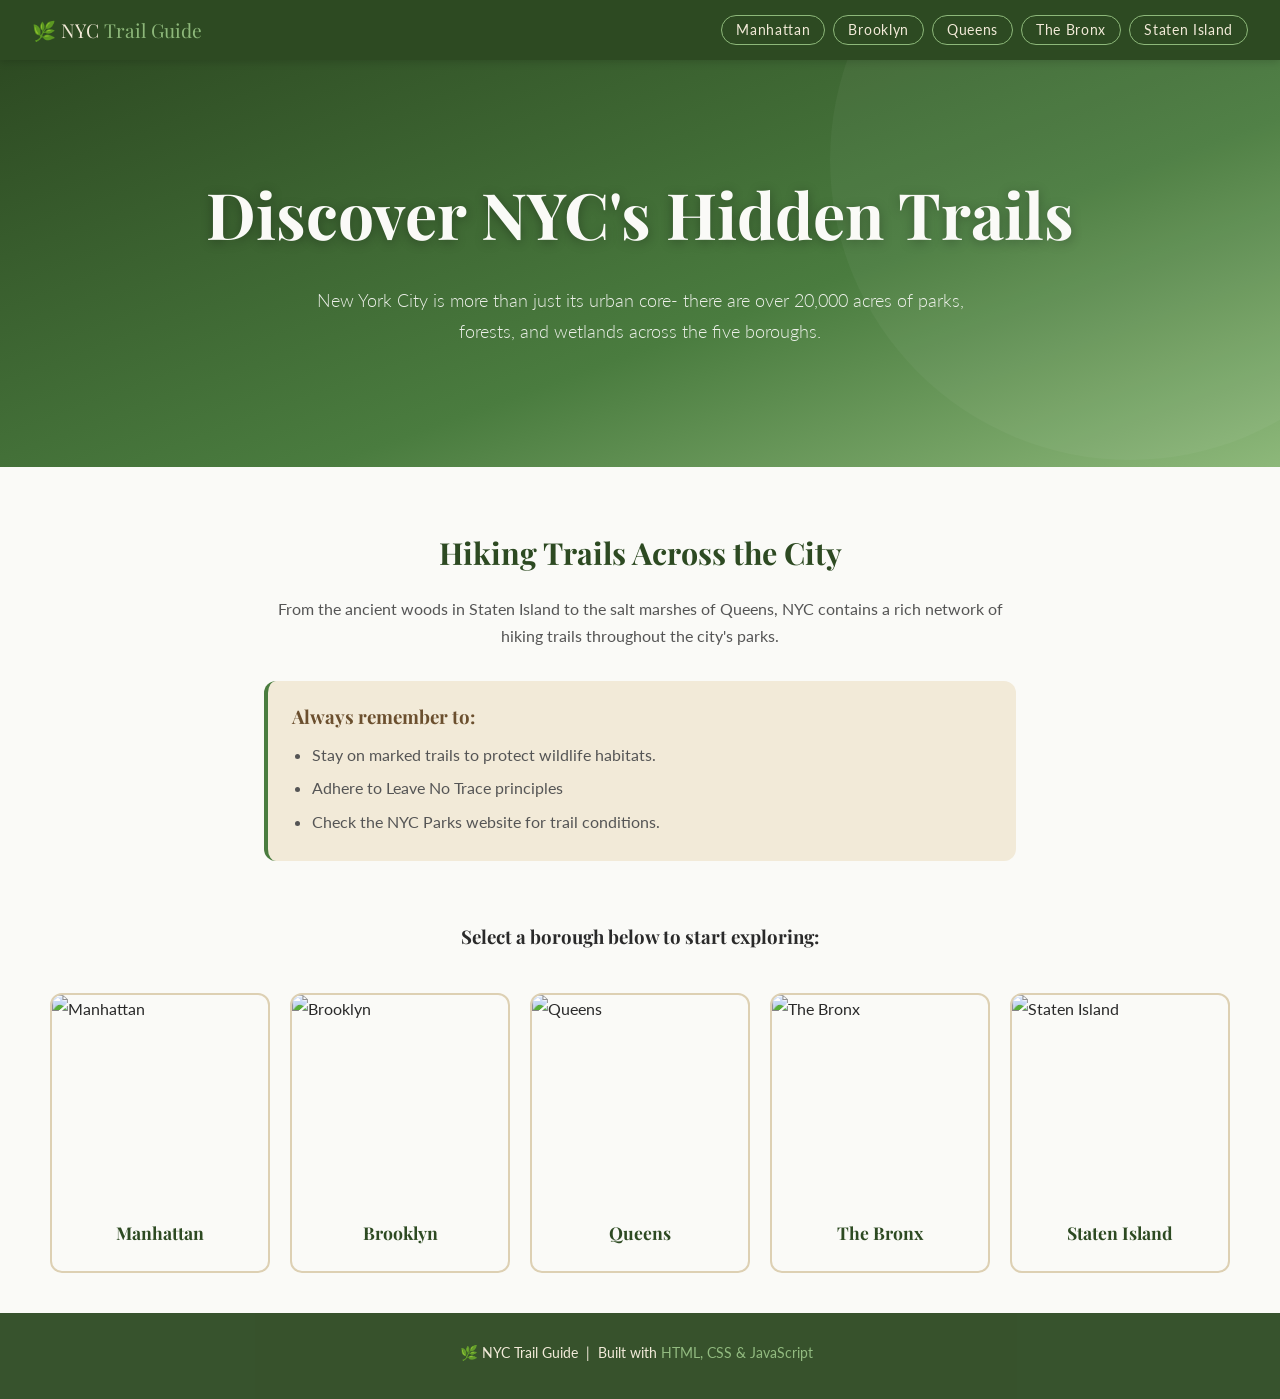
==== index.html @ cb665ec5 "committing 3 files to main, website is working" ====
<!DOCTYPE html>
<html lang="en">

<head>
    <meta charset="UTF-8" />
    <meta name="viewport" content="width=device-width, initial-scale=1.0" />
    <title>NYC Trail Guide</title>

    <!-- Google Fonts: Playfair Display for headings, Lato for body -->
    <link
        href="https://fonts.googleapis.com/css2?family=Playfair+Display:ital,wght@0,700;1,400&family=Lato:wght@300;400;700&display=swap"
        rel="stylesheet" />

    <!-- Link to our external CSS file -->
    <link rel="stylesheet" href="styles.css" />
</head>




<body>

    <!-- =============================================
       NAVIGATION BAR
       ============================================= -->
    <nav>
        <div class="nav-logo" onclick="showPage('home')">🌿 NYC <span>Trail Guide</span></div>
        <div class="nav-links">
            <!-- Each button calls showPage() with the borough ID -->
            <button class="nav-btn" onclick="showPage('manhattan')">Manhattan</button>
            <button class="nav-btn" onclick="showPage('brooklyn')">Brooklyn</button>
            <button class="nav-btn" onclick="showPage('queens')">Queens</button>
            <button class="nav-btn" onclick="showPage('bronx')">The Bronx</button>
            <button class="nav-btn" onclick="showPage('staten-island')">Staten Island</button>
        </div>
    </nav>


    <!-- =============================================
       HOME / LAUNCH PAGE
       ============================================= -->
    <div id="home" class="page active">

        <!-- Hero banner -->
        <section class="hero">
            <h1>Discover NYC's Hidden Trails</h1>
            <p>New York City is more than just its urban core- there are over 20,000 acres of parks, forests, and
                wetlands across the five boroughs.</p>
        </section>

        <!-- Intro blurb -->
        <section class="intro-section">
            <h2>Hiking Trails Across the City</h2>
            <p>From the ancient woods in Staten Island to the salt marshes of Queens, NYC contains a rich network of
                hiking trails throughout the city's parks.</p>
            <div class="tip-box">
                <h3>Always remember to:</h3>
                <ul>
                    <li>Stay on marked trails to protect wildlife habitats.</li>
                    <li>Adhere to Leave No Trace principles</li>
                    <li>Check the NYC Parks website for trail conditions.</li>
                </ul>
            </div>
        </section>

        <!-- Borough selection buttons -->
        <h3 style="text-align: center;">Select a borough below to start exploring:</h3>
        <section class="borough-grid">

            <div class="borough-card" onclick="showPage('manhattan')">
                <div class="icon">
                    <img src="https://upload.wikimedia.org/wikipedia/commons/thumb/f/f1/Global_Citizen_Festival_Central_Park_New_York_City_from_NYonAir_%2815351915006%29.jpg/330px-Global_Citizen_Festival_Central_Park_New_York_City_from_NYonAir_%2815351915006%29.jpg"
                        class="borough-img" alt="Manhattan">
                </div>
                <h3>Manhattan</h3>
            </div>

            <div class="borough-card" onclick="showPage('brooklyn')">
                <div class="icon">
                    <img src="https://www.nycgovparks.org/photo_gallery/full_size/22931.jpg" class="borough-img"
                        alt="Brooklyn">
                </div>
                <h3>Brooklyn</h3>
            </div>

            <div class="borough-card" onclick="showPage('queens')">
                <div class="icon">
                    <img src="https://upload.wikimedia.org/wikipedia/commons/4/49/Aerial_photo_of_the_Ridgewood_Reservoir%2C_February_2020.jpg"
                        class="borough-img" alt="Queens">
                </div>
                <h3>Queens</h3>
            </div>

            <div class="borough-card" onclick="showPage('bronx')">
                <div class="icon">
                    <img src="https://static01.nyt.com/images/2020/08/06/arts/05kimmelman-bronx-yankee-rendering/05kimmelman-bronx-yankee-rendering-superJumbo.jpg"
                        class="borough-img" alt="The Bronx">
                </div>
                <h3>The Bronx</h3>
            </div>

            <div class="borough-card" onclick="showPage('staten-island')">
                <div class="icon">
                    <img src="https://i2.wp.com/www.atinytrip.com/wp-content/uploads/greenbelt-1.jpg?fit=1024%2C683&ssl=1"
                        class="borough-img" alt="Staten Island">
                </div>
                <h3>Staten Island</h3>
            </div>

        </section>

    </div><!-- end #home -->


    <!-- =============================================
       MANHATTAN PAGE
       ============================================= -->
    <div id="manhattan" class="page">
        <button class="back-btn" onclick="showPage('home')">← Back to Home</button>
        <div class="borough-header">
            <h1>Manhattan Trails</h1>
            <p>Find green spaces tucked between skyscrapers and the Hudson River.</p>
        </div>
        <div class="hikes-grid">

            <div class="hike-card">
                <div class="card-inner">
                    <div class="card-front">
                        <div class="icon">
                            <img src="https://www.tclf.org/sites/default/files/styles/full_width/public/thumbnails/image/InwoodHill_feature1_2012_CharleyLhasa.jpg?itok=fUTBkizW"
                                style="width: 100%; height: 100%; object-fit: cover; border-radius: 12px;">
                            <span class="hike-img-label">Inwood Hill Park</span>
                        </div>
                    </div>

                    <div class="card-back">
                        <div class="hike-body">
                            <h3>Inwood Hill Park Loop</h3>
                            <p>Manhattan's last remaining old-growth forest. Walk through ancient caves and take in
                                views of the Hudson River and the Palisades.</p>
                            <div class="hike-stats">
                                <span class="stat">📍 Inwood</span>
                                <span class="stat">📏 2.5 miles</span>
                                <span class="stat difficulty-easy">Easy</span>
                            </div>
                        </div>
                    </div>
                </div>
            </div>

            <div class="hike-card">
                <div class="card-inner">
                    <div class="card-front">
                        <div class="icon">
                            <img src="https://live.staticflickr.com/7706/17423477741_2147ab66e5_b.jpg"
                                style="width: 100%; height: 100%; object-fit: cover; border-radius: 12px;">
                            <span class="hike-img-label">Fort Tryon Park</span>
                        </div>
                    </div>
                    <div class="card-back">
                        <div class="hike-body">
                            <h3>Fort Tryon Park & The Heather Garden</h3>
                            <p>Historic hilltop park featuring the largest public garden in the NYC parks system.
                                Winding paths offer stunning Hudson River views and a peek at The Met Cloisters.</p>
                            <div class="hike-stats">
                                <span class="stat">📍 Washington Heights</span>
                                <span class="stat">📏 1.8 miles</span>
                                <span class="stat difficulty-easy">Easy</span>
                            </div>
                        </div>
                    </div>
                </div>
            </div>
            <div class="hike-card">
                <div class="card-inner">
                    <div class="card-front">
                        <div class="icon">
                            <img src="https://cdn.prod.website-files.com/65329423a966d94a21420905/6942cb8e0c52c98a9616b77f_attractions%252FChIJL1DP2C72wokRh3Lfn4T0Z3w%252F1765984924720_riverside-park.webp"
                                style="width: 100%; height: 100%; object-fit: cover; border-radius: 12px;">
                            <span class="hike-img-label">Riverside Park</span>
                        </div>
                    </div>
                    <div class="card-back">
                        <div class="hike-body">
                            <h3>Riverside Park Waterfront Trail</h3>
                            <p>A scenic 4-mile stretch along the Hudson River, passing memorials, playgrounds, and the
                                79th Street Boat Basin.</p>
                            <div class="hike-stats">
                                <span class="stat">📍 Upper West Side</span>
                                <span class="stat">📏 4.0 miles</span>
                                <span class="stat difficulty-easy">Easy</span>
                            </div>
                        </div>
                    </div>
                </div>
            </div>

        </div>
    </div><!-- end #manhattan -->


    <!-- =============================================
       BROOKLYN PAGE
       ============================================= -->
    <div id="brooklyn" class="page">
        <button class="back-btn" onclick="showPage('home')">← Back to Home</button>
        <div class="borough-header">
            <h1>Brooklyn Trails</h1>
            <p>Explore coastal marshes, woodland paths, and waterfront greenways in Kings County.</p>
        </div>
        <div class="hikes-grid">
            <div class="hike-card">
                <div class="card-inner">
                    <div class="card-front">
                        <div class="icon">
                            <img src="https://www.prospectpark.org/wp-content/uploads/2025/07/Scenic-Viewpoint-Ambergil-Cascade-1-1024x680.jpg"
                                style="width: 100%; height: 100%; object-fit: cover; border-radius: 12px;">
                            <span class="hike-img-label">Prospect Park</span>
                        </div>
                    </div>
                    <div class="card-back">
                        <div class="hike-body">
                            <h3>Prospect Park Forest Loop</h3>
                            <p>Brooklyn's beloved park features the borough's only remaining forest. The winding loop
                                takes you through meadows, past a lake, and through dense woodland.</p>
                            <div class="hike-stats">
                                <span class="stat">📍 Park Slope</span>
                                <span class="stat">📏 3.3 miles</span>
                                <span class="stat difficulty-easy">Easy</span>
                            </div>
                        </div>
                    </div>
                </div>
            </div>

            <div class="hike-card">
                <div class="card-inner">
                    <div class="card-front">
                        <div class="icon">
                            <img src="https://www.nycgovparks.org/pagefiles/166/salt-marsh-pelham-bay-park__60acfbe2e5529.jpg"
                                style="width: 100%; height: 100%; object-fit: cover; border-radius: 12px;">
                            <span class="hike-img-label">Marine Park</span>
                        </div>
                    </div>
                    <div class="card-back">
                        <div class="hike-body">
                            <h3>Marine Park Salt Marsh Trail</h3>
                            <p>NYC's largest park boasts one of the most pristine salt marshes in the northeast. This
                                flat, peaceful trail is a birdwatcher's paradise.</p>
                            <div class="hike-stats">
                                <span class="stat">📍 Marine Park</span>
                                <span class="stat">📏 2.0 miles</span>
                                <span class="stat difficulty-easy">Easy</span>
                            </div>
                        </div>
                    </div>
                </div>
            </div>

            <div class="hike-card">
                <div class="card-inner">
                    <div class="card-front">
                        <div class="icon">
                            <img src="https://www.brownstoner.com/wp-content/uploads/2020/07/greenwood-cemetery-brooklyn-architecture-arts-2019-2.jpg"
                                style="width: 100%; height: 100%; object-fit: cover; border-radius: 12px;">
                            <span class="hike-img-label">Greenwood Cemetery</span>
                        </div>
                    </div>
                    <div class="card-back">
                        <div class="hike-body">
                            <h3>Green-Wood Cemetery Walking Trail</h3>
                            <p>Rolling hills, Victorian monuments, and a population of feral monk parakeets make this
                                one of Brooklyn's most unique walking sites.</p>
                            <div class="hike-stats">
                                <span class="stat">📍 Sunset Park</span>
                                <span class="stat">📏 3.0 miles</span>
                                <span class="stat difficulty-easy">Easy</span>
                            </div>
                        </div>
                    </div>
                </div>
            </div>
        </div>
    </div><!-- end #brooklyn -->


    <!-- =============================================
       QUEENS PAGE
       ============================================= -->
    <div id="queens" class="page">
        <button class="back-btn" onclick="showPage('home')">← Back to Home</button>
        <div class="borough-header">
            <h1>Queens Trails</h1>
            <p>From oceanside boardwalks to forest preserves, Queens has nature for every New Yorker.</p>
        </div>
        <div class="hikes-grid">
            <div class="hike-card">
                <div class="card-inner">
                    <div class="card-front">
                        <div class="icon">
                            <img src="https://nycbirdalliance.org/rails/active_storage/representations/eyJfcmFpbHMiOnsibWVzc2FnZSI6IkJBaHBBcU1CIiwiZXhwIjpudWxsLCJwdXIiOiJibG9iX2lkIn19--ac6ae6b9e825ee150abcad4fdaa4074c09b84433/[base64]/Common_Terns_Oystercatchers_JB_2019_Don_Riepe.jpg"
                                style="width: 100%; height: 100%; object-fit: cover; border-radius: 12px;">
                            <span class="hike-img-label">Jamaica Bay</span>
                        </div>
                    </div>
                    <div class="card-back">
                        <div class="hike-body">
                            <h3>Jamaica Bay Wildlife Refuge Loop</h3>
                            <p>Run by the National Park Service, this refuge offers two trail loops around a brackish
                                bay. Witness thousands of migratory birds.</p>
                            <div class="hike-stats">
                                <span class="stat">📍 Broad Channel</span>
                                <span class="stat">📏 3.5 miles</span>
                                <span class="stat difficulty-easy">Easy</span>
                            </div>
                        </div>
                    </div>
                </div>
            </div>

            <div class="hike-card">
                <div class="card-inner">
                    <div class="card-front">
                        <div class="icon">
                            <img src="https://images.squarespace-cdn.com/content/v1/5c087e9e4cde7a66033e482d/1748029965526-S089T6YEDZBCSABBEK4Y/Alley+Pond+4.jpg"
                                style="width: 100%; height: 100%; object-fit: cover; border-radius: 12px;">
                            <span class="hike-img-label">Alley Pond Park</span>
                        </div>
                    </div>
                    <div class="card-back">
                        <div class="hike-body">
                            <h3>Alley Pond Park Nature Trail</h3>
                            <p>Home to NYC's oldest living inhabitant — a 350-year-old tulip tree — Alley Pond Park
                                offers trails through freshwater wetlands.</p>
                            <div class="hike-stats">
                                <span class="stat">📍 Oakland Gardens</span>
                                <span class="stat">📏 2.2 miles</span>
                                <span class="stat difficulty-easy">Easy</span>
                            </div>
                        </div>
                    </div>
                </div>
            </div>

            <div class="hike-card">
                <div class="card-inner">
                    <div class="card-front">
                        <div class="icon">
                            <img src="https://res.cloudinary.com/sagacity/image/upload/c_crop,h_641,w_952,x_0,y_0/c_limit,dpr_auto,f_auto,fl_lossy,q_80,w_1080/stjohns-bridge-forest-park_dd6zwb.jpg"
                                style="width: 100%; height: 100%; object-fit: cover; border-radius: 12px;">
                            <span class="hike-img-label">Forest Park</span>
                        </div>
                    </div>
                    <div class="card-back">
                        <div class="hike-body">
                            <h3>Forest Park Ridge Trail</h3>
                            <p>Sitting atop a glacial moraine, Forest Park's ridge trails wind through one of the
                                largest oak forests in NYC.</p>
                            <div class="hike-stats">
                                <span class="stat">📍 Woodhaven</span>
                                <span class="stat">📏 4.1 miles</span>
                                <span class="stat difficulty-moderate">Moderate</span>
                            </div>
                        </div>
                    </div>
                </div>
            </div>

        </div>
    </div><!-- end #queens -->


    <!-- =============================================
       THE BRONX PAGE
       ============================================= -->
    <div id="bronx" class="page">
        <button class="back-btn" onclick="showPage('home')">← Back to Home</button>
        <div class="borough-header">
            <h1>The Bronx Trails</h1>
            <p>The Bronx offers rugged forest trails, serene rivers, and dramatic escarpments.</p>
        </div>
        <div class="hikes-grid">

            <div class="hike-card">
                <div class="card-inner">
                    <div class="card-front">
                        <div class="icon">
                            <img src="https://cdn.backpacker.com/wp-content/uploads/2013/09/walkway-through-marshland.jpg?width=3840&auto=webp&quality=75&fit=cover"
                                style="width: 100%; height: 100%; object-fit: cover; border-radius: 12px;">
                            <span class="hike-img-label">Pelham Bay Park</span>
                        </div>
                    </div>
                    <div class="card-back">
                        <div class="hike-body">
                            <h3>Hunter Island Loop</h3>
                            <p>NYC's largest park includes a loop through a rocky, forested peninsula featuring rocky
                                shorelines and lagoon views.</p>
                            <div class="hike-stats">
                                <span class="stat">📍 Pelham Bay</span>
                                <span class="stat">📏 2.8 miles</span>
                                <span class="stat difficulty-moderate">Moderate</span>
                            </div>
                        </div>
                    </div>
                </div>
            </div>

            <div class="hike-card">
                <div class="card-inner">
                    <div class="card-front">
                        <div class="icon">
                            <img src="https://images.squarespace-cdn.com/content/v1/5c087e9e4cde7a66033e482d/1751041249488-0CFMUN9NXPYMU11G3BBF/IMG_0306-+coutesy+of+Van+Cortlandt+Park+Alliance.jpg"
                                style="width: 100%; height: 100%; object-fit: cover; border-radius: 12px;">
                            <span class="hike-img-label">Van Cortlandt Park</span>
                        </div>
                    </div>
                    <div class="card-back">
                        <div class="hike-body">
                            <h3>Northwest Forest Trail</h3>
                            <p>Ancient oaks canopy the path, and the John Muir Trail section cross through Van Cortlandt
                                Park in the Bronx.</p>
                            <div class="hike-stats">
                                <span class="stat">📍 Riverdale</span>
                                <span class="stat">📏 3.6 miles</span>
                                <span class="stat difficulty-moderate">Moderate</span>
                            </div>
                        </div>
                    </div>
                </div>
            </div>

            <div class="hike-card">
                <div class="card-inner">
                    <div class="card-front">
                        <div class="icon">
                            <img src="https://cloudfront.traillink.com/photos/bronx-river-greenway_56321_sc.jpg"
                                style="width: 100%; height: 100%; object-fit: cover; border-radius: 12px;">
                            <span class="hike-img-label">Bronx River Greenway</span>
                        </div>
                    </div>
                    <div class="card-back">
                        <div class="hike-body">
                            <h3>Bronx River Greenway Walk</h3>
                            <p>Running through the Bronx Zoo and NY Botanical Garden, the path offers an eclectic mix of
                                wildlife and riverside nature.</p>
                            <div class="hike-stats">
                                <span class="stat">📍 Bronx Zoo area</span>
                                <span class="stat">📏 5.0 miles</span>
                                <span class="stat difficulty-easy">Easy</span>
                            </div>
                        </div>
                    </div>
                </div>
            </div>

        </div>
    </div><!-- end #bronx -->


    <!-- =============================================
       STATEN ISLAND PAGE
       ============================================= -->
    <div id="staten-island" class="page">
        <button class="back-btn" onclick="showPage('home')">← Back to Home</button>
        <div class="borough-header">
            <h1>Staten Island Trails</h1>
            <p>The Greenbelt offers NYC's most rugged and expansive hiking, just a ferry ride away.</p>
        </div>
        <div class="hikes-grid">
            <div class="hike-card">
                <div class="card-inner">
                    <div class="card-front">
                        <div class="icon">
                            <img src="https://images.squarespace-cdn.com/content/v1/5235cb72e4b01ae2ba612744/1463864155071-PLUIRNLP4KRGRFO2VF9T/Screen+Shot+2016-05-21+at+4.47.15+PM.png"
                                style="width: 100%; height: 100%; object-fit: cover; border-radius: 12px;">
                            <span class="hike-img-label">The Greenbelt</span>
                        </div>
                    </div>
                    <div class="card-back">
                        <div class="hike-body">
                            <h3>Greenbelt High Rock Trail</h3>
                            <p>High Rock Park's trails wind through swamps, ponds, and forests with challenging terrain
                                and significant biodiversity.</p>
                            <div class="hike-stats">
                                <span class="stat">📍 New Dorp</span>
                                <span class="stat">📏 4.5 miles</span>
                                <span class="stat difficulty-moderate">Moderate</span>
                            </div>
                        </div>
                    </div>
                </div>
            </div>

            <div class="hike-card">
                <div class="card-inner">
                    <div class="card-front">
                        <div class="icon">
                            <img src="https://www.nycgovparks.org/pagefiles/68/conference-house-park-beach.jpg"
                                style="width: 100%; height: 100%; object-fit: cover; border-radius: 12px;">
                            <span class="hike-img-label">Conference House Park</span>
                        </div>
                    </div>
                    <div class="card-back">
                        <div class="hike-body">
                            <h3>Coastal Trail</h3>
                            <p>At the southernmost tip of NYC, this trail hugs the shoreline of Raritan Bay before
                                ducking into forest.</p>
                            <div class="hike-stats">
                                <span class="stat">📍 Tottenville</span>
                                <span class="stat">📏 3.2 miles</span>
                                <span class="stat difficulty-easy">Easy</span>
                            </div>
                        </div>
                    </div>
                </div>
            </div>

            <div class="hike-card">
                <div class="card-inner">
                    <div class="card-front">
                        <div class="icon">
                            <img src="https://assets.simpleviewinc.com/simpleview/image/upload/crm/newyorkstate/snugharbor_taggeryanceyiv_4105snugharbor_taggeryanceyiv_41051_af256d35-9fbe-fe27-1abb2609ccf31ce6.jpg"
                                style="width: 100%; height: 100%; object-fit: cover; border-radius: 12px;">
                            <span class="hike-img-label">Snug Harbor</span>
                        </div>
                    </div>
                    <div class="card-back">
                        <div class="hike-body">
                            <h3>Cultural Center Trail</h3>
                            <p>Wander through the New York Chinese Scholar's Garden, wetland boardwalks, and meadow
                                restoration areas.</p>
                            <div class="hike-stats">
                                <span class="stat">📍 Livingston</span>
                                <span class="stat">📏 1.5 miles</span>
                                <span class="stat difficulty-easy">Easy</span>
                            </div>
                        </div>
                    </div>
                </div>
            </div>

        </div>
    </div><!-- end #staten-island -->


    <!-- =============================================
       FOOTER
       ============================================= -->
    <footer>
        <p>🌿 NYC Trail Guide &nbsp;|&nbsp; Built with <span>HTML, CSS & JavaScript</span> &nbsp;</p>
        <p style="margin-top:6px; opacity:0.7; font-size:0.8rem;"></p>
    </footer>


    <!-- Link to our external JavaScript file — placed at the bottom of body
       so the HTML loads before the script tries to find elements on the page -->
    <script src="script.js"></script>

</body>

</html>
---- styles.css ----
/* =========================================
   CSS VARIABLES
   ========================================= */
:root {
  --green-dark:   #2d4a22;
  --green-mid:    #4a7c3f;
  --green-light:  #8db87a;
  --tan:          #f2ead8;
  --tan-dark:     #ddd0b3;
  --brown:        #6b4f2e;
  --white:        #fafaf7;
  --text:         #2a2a2a;
  --shadow:       rgba(0,0,0,0.15);
  --radius:       12px;
  --transition:   0.3s ease;
}

/* =========================================
   RESET & BASE STYLES
   ========================================= */
* {
  box-sizing: border-box;
  margin: 0;
  padding: 0;
}

body {
  font-family: 'Lato', sans-serif;
  background-color: var(--white);
  color: var(--text);
  line-height: 1.7;
}

h1, h2, h3 {
  font-family: 'Playfair Display', serif;
}

/* =========================================
   NAVIGATION BAR
   ========================================= */
nav {
  background-color: var(--green-dark);
  padding: 0 32px;
  display: flex;
  align-items: center;
  justify-content: space-between;
  height: 60px;
  position: sticky;
  top: 0;
  z-index: 100;
  box-shadow: 0 2px 8px var(--shadow);
}

.nav-logo {
  color: var(--tan);
  font-family: 'Playfair Display', serif;
  font-size: 1.2rem;
  cursor: pointer;
}

.nav-logo span {
  color: var(--green-light);
}

.nav-links {
  display: flex;
  gap: 8px;
  flex-wrap: wrap;
}

/* Nav buttons for each borough */
.nav-btn {
  background: transparent;
  border: 1px solid var(--green-light);
  color: var(--tan);
  padding: 6px 14px;
  border-radius: 20px;
  cursor: pointer;
  font-family: 'Lato', sans-serif;
  font-size: 0.85rem;
  letter-spacing: 0.05em;
  transition: background var(--transition), color var(--transition);
}

.nav-btn:hover,
.nav-btn.active {
  background: var(--green-light);
  color: var(--green-dark);
  font-weight: 700;
}
/* Enhanced Active State for Nav Buttons */
.nav-btn.active {
  background: var(--green-light);
  color: var(--green-dark);
  font-weight: 700;
  border-color: var(--white);
  /* The "Glow" effect */
  box-shadow: 0 0 15px rgba(141, 184, 122, 0.6); 
  transform: scale(1.05);
  transition: all 0.3s ease;
}

/* Subtle pulse animation for the active borough */
@keyframes pulse-glow {
  0% { box-shadow: 0 0 5px rgba(141, 184, 122, 0.4); }
  50% { box-shadow: 0 0 20px rgba(141, 184, 122, 0.8); }
  100% { box-shadow: 0 0 5px rgba(141, 184, 122, 0.4); }
}

.nav-btn.active {
  animation: pulse-glow 2s infinite;
}
/* =========================================
   PAGE SYSTEM — show/hide pages with JS
   ========================================= */
.page {
  display: none;         /* all pages hidden by default */
  animation: fadeIn 0.5s ease;
}

.page.active {
  display: block;        /* JS adds .active to show a page */
}

@keyframes fadeIn {
  from { opacity: 0; transform: translateY(12px); }
  to   { opacity: 1; transform: translateY(0); }
}

/* =========================================
   HERO SECTION (Launch Page)
   ========================================= */
.hero {
  background: linear-gradient(160deg, var(--green-dark) 0%, var(--green-mid) 60%, var(--green-light) 100%);
  color: var(--white);
  text-align: center;
  padding: 100px 24px 80px;
  position: relative;
  overflow: hidden;
}

/* Decorative circle in the background */
.hero::before {
  content: '';
  position: absolute;
  width: 600px;
  height: 600px;
  background: rgba(255,255,255,0.04);
  border-radius: 50%;
  top: -200px;
  right: -150px;
}

.hero h1 {
  font-size: clamp(2.4rem, 6vw, 4rem);
  margin-bottom: 16px;
  text-shadow: 0 2px 12px rgba(0,0,0,0.3);
}

.hero p {
  font-size: 1.15rem;
  max-width: 680px;
  margin: 0 auto 40px;
  font-weight: 300;
  opacity: 0.92;
}

/* =========================================
   BOROUGH BUTTON GRID (on launch page)
   ========================================= */
/* Ensure the grid doesn't squash the cards */
.borough-grid {
  display: flex;
  flex-wrap: wrap;
  justify-content: center;
  gap: 20px;
  padding: 40px 20px;
}

/* Set a uniform size for the cards */
.borough-card {
  background: var(--white);
  border: 2px solid var(--tan-dark);
  border-radius: var(--radius);
  width: 220px;
  height: 280px;
  overflow: hidden;
  display: flex;
  flex-direction: column;
  transition: transform var(--transition), box-shadow var(--transition);
  padding: 0;
  cursor: pointer; 
}

/* Container for the image */
.borough-card .icon {
  width: 100%;
  height: 200px; /* Image takes up the top 200px */
  margin-bottom: 0;
  overflow: hidden;
}

/* The Image itself */
.borough-img {
  width: 100%;
  height: 100%;
  object-fit: cover; /* Crops the image to fit the box perfectly */
  display: block;
}

/* Style the text below the image */
.borough-card h3 {
  flex-grow: 1;
  display: flex;
  align-items: center;
  justify-content: center;
  font-size: 1.1rem;
  margin: 0;
  padding: 10px;
  color: var(--green-dark);
}

/* =========================================
   INTRO BLURB on launch page
   ========================================= */
.intro-section {
  max-width: 800px;
  margin: 0 auto;
  padding: 60px 24px;
  text-align: center;
}

.intro-section h2 {
  color: var(--green-dark);
  font-size: 1.9rem;
  margin-bottom: 16px;
}

.intro-section p {
  color: #555;
  margin-bottom: 14px;
}

.tip-box {
  background: var(--tan);
  border-left: 4px solid var(--green-mid);
  border-radius: var(--radius);
  padding: 20px 24px;
  margin-top: 32px;
  text-align: left;
}

.tip-box h3 {
  color: var(--brown);
  margin-bottom: 8px;
}

.tip-box ul {
  padding-left: 20px;
  color: #555;
}

.tip-box li {
  margin-bottom: 6px;
}

/* =========================================
   BOROUGH PAGE LAYOUT
   ========================================= */
.borough-header {
  background: linear-gradient(135deg, var(--green-dark), var(--green-mid));
  color: var(--white);
  padding: 56px 24px 40px;
  text-align: center;
}

.borough-header h1 {
  font-size: clamp(1.8rem, 5vw, 3rem);
  margin-bottom: 10px;
}

.borough-header p {
  max-width: 600px;
  margin: 0 auto;
  opacity: 0.88;
  font-weight: 300;
}

/* Back button on borough pages */
.back-btn {
  display: inline-block;
  margin: 32px 32px 0;
  background: var(--tan);
  border: 2px solid var(--tan-dark);
  color: var(--brown);
  padding: 8px 20px;
  border-radius: 20px;
  cursor: pointer;
  font-family: 'Lato', sans-serif;
  font-size: 0.9rem;
  font-weight: 700;
  transition: background var(--transition);
}

.back-btn:hover {
  background: var(--tan-dark);
}

/* =========================================
   HIKE CARDS GRID
   ========================================= */
.hikes-grid {
  display: grid;
  grid-template-columns: repeat(auto-fit, minmax(300px, 1fr));
  gap: 28px;
  padding: 40px 32px 60px;
  max-width: 1100px;
  margin: 0 auto;
}

/* 1. Define a uniform size for the 'stage' */
.hike-card {
  perspective: 1000px;
  height: 450px; /* Increase this if you have a lot of text */
  width: 100%;   /* Let the grid handle the width */
  margin-bottom: 20px;
}

.card-inner {
  position: relative;
  width: 100%;
  height: 100%;
  transition: transform 0.6s cubic-bezier(0.4, 0, 0.2, 1);
  transform-style: preserve-3d;
}

.hike-card:hover .card-inner {
  transform: rotateY(180deg);
}

/* 2. Unified face styling */
.card-front, .card-back {
  position: absolute;
  width: 100%;
  height: 100%;
  backface-visibility: hidden;
  border-radius: var(--radius);
  box-shadow: 0 4px 18px var(--shadow);
  overflow: hidden; /* Keeps the image from spilling out */
  display: flex;
  flex-direction: column;
}

/* 3. Fix the Elongated Image */
.hike-card-img {
  width: 100%;
  height: 100%;
  /* This is the magic line: it crops the image to fill the space 
     without stretching it */
  object-fit: cover; 
}

/* 4. Fix the Cut-off Text */
.card-back {
  background: var(--tan);
  transform: rotateY(180deg);
  padding: 20px;
  justify-content: center; /* Vertically centers the text */
  align-items: center;     /* Horizontally centers the text */
  text-align: center;
}
.card-front {
  position: absolute;
  width: 100%;
  height: 100%;
  backface-visibility: hidden;
  border-radius: var(--radius);
  box-shadow: 0 4px 18px var(--shadow);
  overflow: hidden;
  display: flex;
  flex-direction: column; /* Stacks image and label vertically */
  background: var(--white);
}

/* Adjust the image container to leave room for the label */
.card-front .icon {
  width: 100%;
  height: 380px; /* Adjust this height to control image size */
  overflow: hidden;
  flex-shrink: 0;
}

/* Updated Label: Centered in the remaining space below the photo */
.hike-img-label {
  position: static; /* Removes the "pinned on top" behavior */
  flex-grow: 1;    /* Takes up the rest of the card height */
  display: flex;
  align-items: center;     /* Vertically centers text in the label area */
  justify-content: center;  /* Horizontally centers text */
  background: var(--white); /* Or var(--tan) if you want contrast */
  color: var(--green-dark);
  padding: 10px;
  text-align: center;
  font-weight: 700;
  font-family: 'Playfair Display', serif; /* Matching your headers */
  font-size: 1.2rem;
  border-top: 1px solid var(--tan-dark); /* Adds a nice divider */
}

.hike-body {
  /* This ensures that if the text is STILL too long, 
     it will scroll rather than disappear */
  overflow-y: auto; 
  padding: 10px;
}

.hike-body h3 {
  font-family: 'Playfair Display', serif; /* Keeps your chosen header font */
  font-weight: 700;                       /* Forces the Bold look */
  font-size: 1.4rem;
  margin-bottom: 12px;
  color: var(--green-dark);
  text-align: center;                     /* Centers the park name */
}

.hike-body p {
  font-size: 0.95rem;
  margin-bottom: 15px;
  color: var(--text);
  text-align: center;                     /* Centers the description */
}

.hike-stats {
  display: flex;
  flex-wrap: wrap;
  justify-content: center;                /* Centers the 📍 📏 🟢 tags */
  gap: 8px;
  margin-top: 10px;
}

.stat {
  display: inline-block;
  padding: 4px 10px;
  border-radius: 12px;
  font-size: 0.8rem;
  background: var(--white);
  border: 1px solid var(--tan-dark);
  white-space: nowrap;
}

.hike-img-label {
  position: absolute;
  bottom: 20px;
  left: 0;
  right: 0;
  background: rgba(45, 74, 34, 0.8); /* Semi-transparent green-dark */
  color: var(--white);
  padding: 8px;
  text-align: center;
  font-weight: 700;
  font-family: 'Lato', sans-serif;
  backdrop-filter: blur(4px); /* Modern "frosted glass" look */
}

.stat.difficulty-easy     { background: #d4edda; border-color: #a8d5b5; color: #2d6a4f; }
.stat.difficulty-moderate { background: #fff3cd; border-color: #ffc107; color: #856404; }
.stat.difficulty-hard     { background: #f8d7da; border-color: #f5c6cb; color: #721c24; }

/* =========================================
   FOOTER
   ========================================= */
footer {
  background: var(--green-dark);
  color: var(--tan);
  text-align: center;
  padding: 28px 16px;
  font-size: 0.9rem;
  opacity: 0.95;
}

footer span {
  color: var(--green-light);
}

/* =========================================
   RESPONSIVE — stack nav on small screens
   ========================================= */
@media (max-width: 600px) {
  nav {
    flex-direction: column;
    height: auto;
    padding: 12px 16px;
    gap: 10px;
  }
  .nav-links {
    justify-content: center;
  }
  .hikes-grid {
    padding: 24px 16px 48px;
  }
}
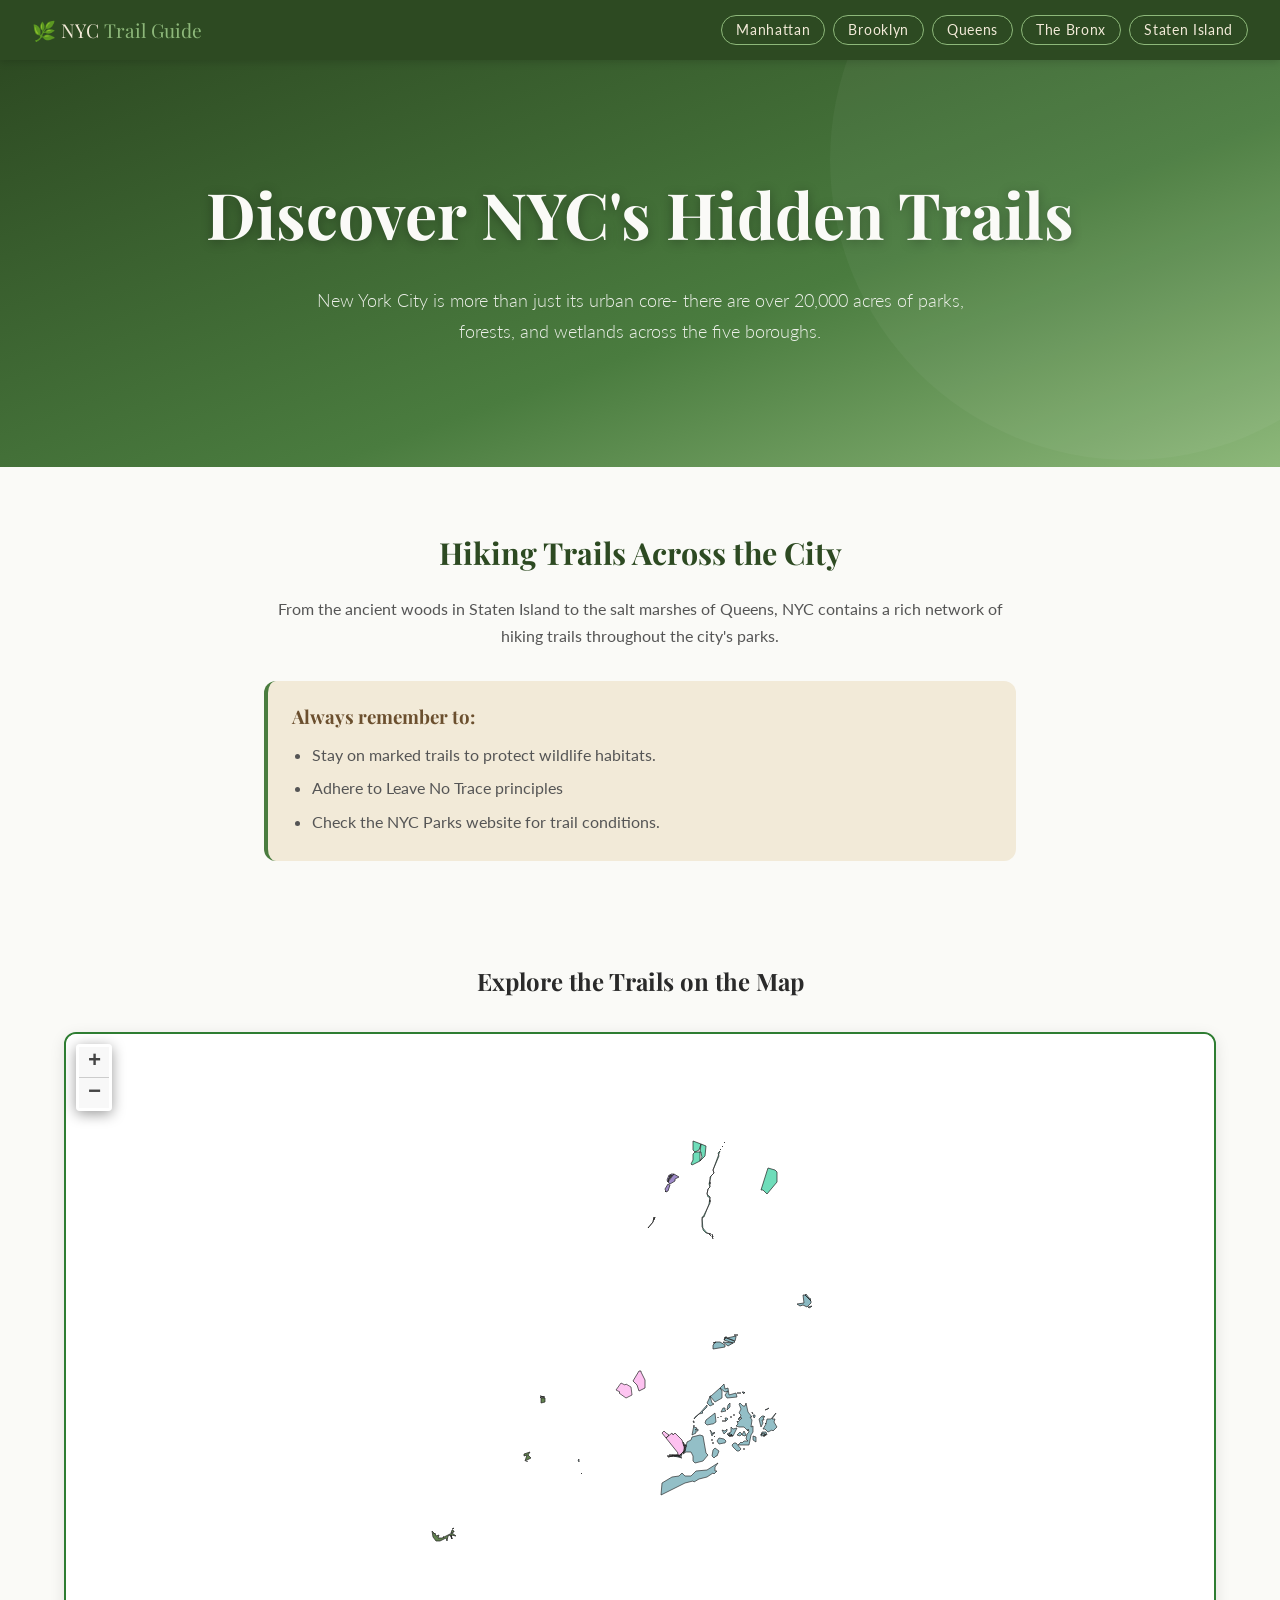
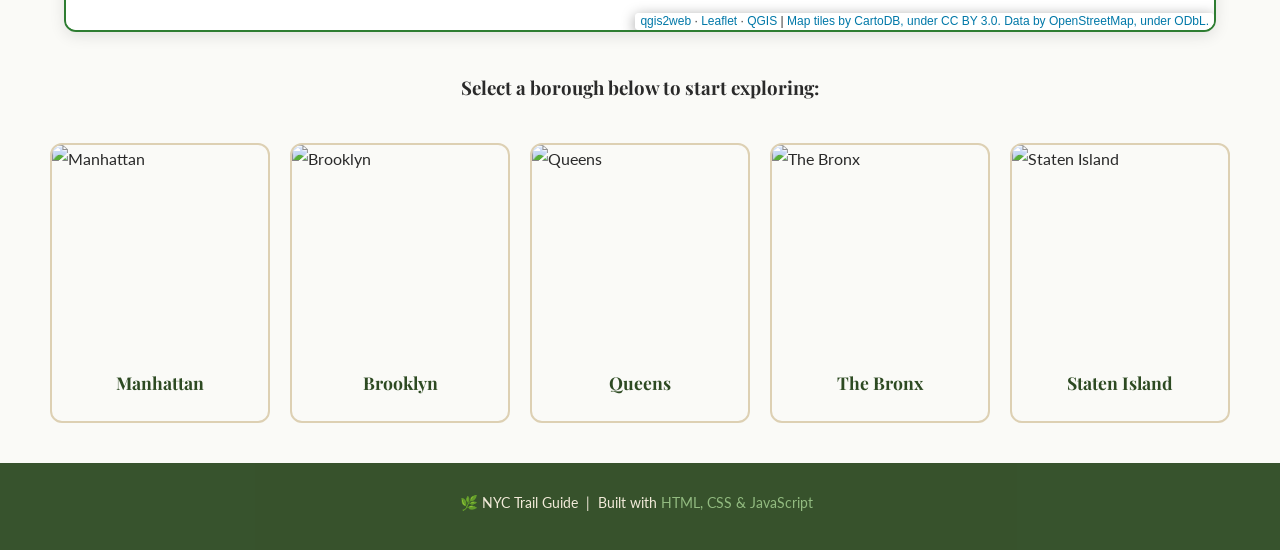
==== commit 366134b5: "added map to main page" ====
--- a/index.html
+++ b/index.html
@@ -63,6 +63,13 @@
             </div>
         </section>
 
+<section id="map-section">
+    <h2>Explore the Trails on the Map</h2>
+    <div class="map-container">
+        <iframe src="map/index.html" title="NYC Parks Map"></iframe>
+    </div>
+    
+</section>
         <!-- Borough selection buttons -->
         <h3 style="text-align: center;">Select a borough below to start exploring:</h3>
         <section class="borough-grid">
--- a/styles.css
+++ b/styles.css
@@ -498,4 +498,39 @@
   .hikes-grid {
     padding: 24px 16px 48px;
   }
+}
+
+
+/* 1. Target the section where the map lives */
+#map-section {
+    width: 100%;
+    display: flex;
+    flex-direction: column;
+    align-items: center; /* This centers both the header AND the map */
+    padding: 40px 0;    /* Adds some breathing room top and bottom */
+}
+
+/* 2. Style the header specifically */
+#map-section h2 {
+    text-align: center;
+    margin-bottom: 30px;
+}
+
+/* 3. Force the map container to be centered and wide */
+.map-container {
+    width: 90%;          /* Adjust this to 100% if you want it to touch the edges */
+    max-width: 1200px;   /* Prevents it from being TOO wide on huge screens */
+    height: 600px;
+    border: 2px solid #2e7d32;
+    border-radius: 12px;
+    overflow: hidden;
+    box-shadow: 0 4px 15px rgba(0,0,0,0.1); /* Adds a nice "pro" shadow */
+}
+
+/* 4. Ensure the iframe fills that container completely */
+.map-container iframe {
+    width: 100%;
+    height: 100%;
+    border: none;
+    display: block;
 }
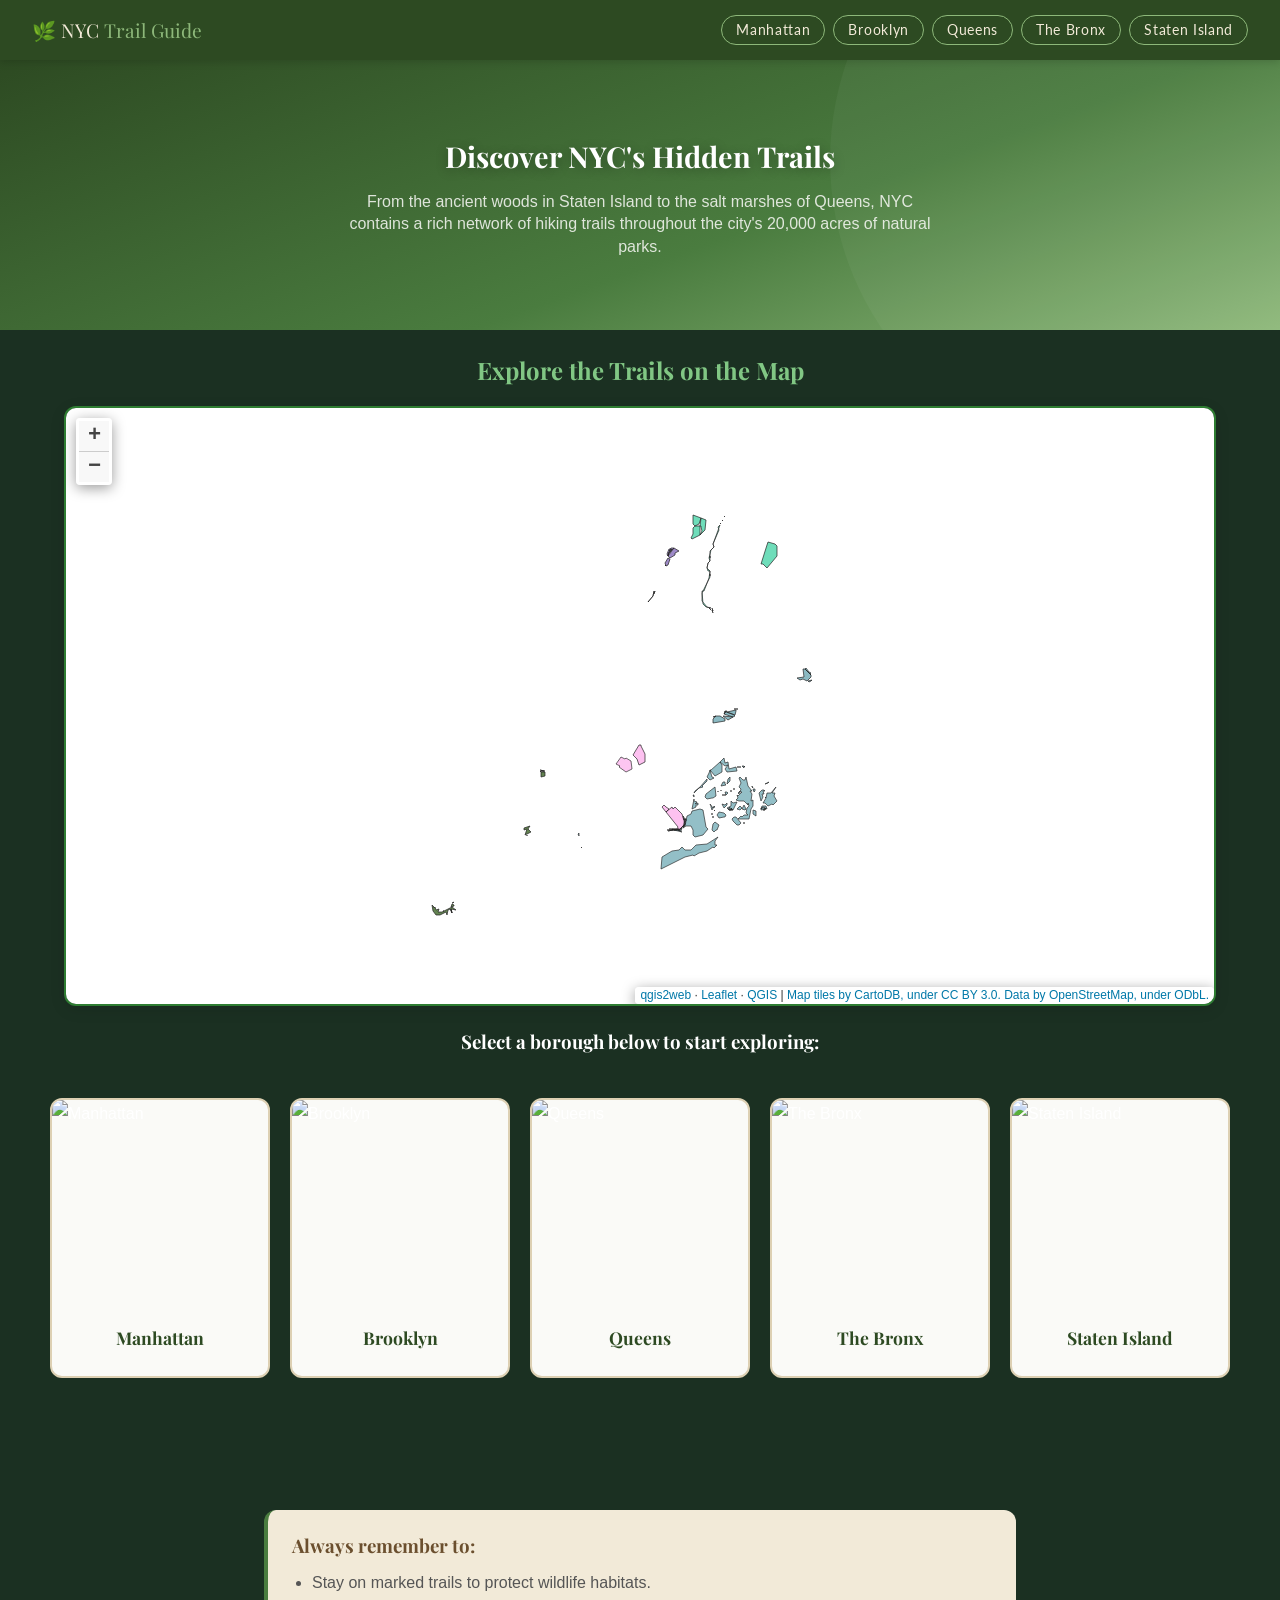
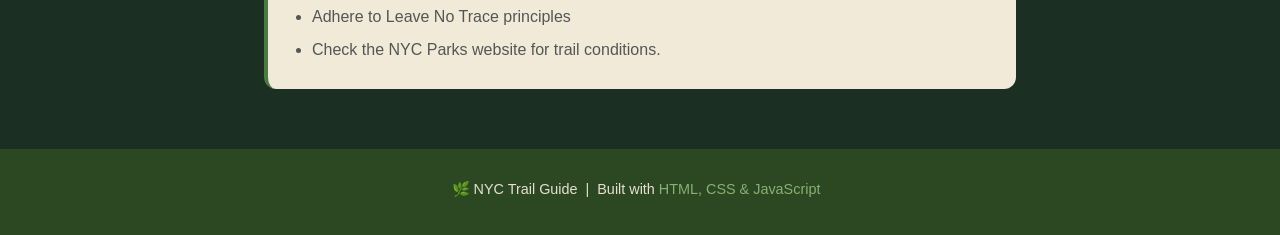
==== commit d629f477: "change style of front page" ====
--- a/index.html
+++ b/index.html
@@ -44,16 +44,65 @@
         <!-- Hero banner -->
         <section class="hero">
             <h1>Discover NYC's Hidden Trails</h1>
-            <p>New York City is more than just its urban core- there are over 20,000 acres of parks, forests, and
-                wetlands across the five boroughs.</p>
+            <p>From the ancient woods in Staten Island to the salt marshes of Queens, NYC contains a rich network of
+                hiking trails throughout the city's 20,000 acres of natural parks.</p>
         </section>
 
-        <!-- Intro blurb -->
-        <section class="intro-section">
-            <h2>Hiking Trails Across the City</h2>
-            <p>From the ancient woods in Staten Island to the salt marshes of Queens, NYC contains a rich network of
-                hiking trails throughout the city's parks.</p>
-            <div class="tip-box">
+
+<section id="map-section">
+    <h2>Explore the Trails on the Map</h2>
+    <div class="map-container">
+        <iframe src="map/index.html" title="NYC Parks Map"></iframe>
+    </div>
+
+</section>
+        <!-- Borough selection buttons -->
+        <h3 style="text-align: center;">Select a borough below to start exploring:</h3>
+        <section class="borough-grid">
+
+            <div class="borough-card" onclick="showPage('manhattan')">
+                <div class="icon">
+                    <img src="https://upload.wikimedia.org/wikipedia/commons/thumb/f/f1/Global_Citizen_Festival_Central_Park_New_York_City_from_NYonAir_%2815351915006%29.jpg/330px-Global_Citizen_Festival_Central_Park_New_York_City_from_NYonAir_%2815351915006%29.jpg"
+                        class="borough-img" alt="Manhattan">
+                </div>
+                <h3>Manhattan</h3>
+            </div>
+
+            <div class="borough-card" onclick="showPage('brooklyn')">
+                <div class="icon">
+                    <img src="https://www.nycgovparks.org/photo_gallery/full_size/22931.jpg" class="borough-img"
+                        alt="Brooklyn">
+                </div>
+                <h3>Brooklyn</h3>
+            </div>
+
+            <div class="borough-card" onclick="showPage('queens')">
+                <div class="icon">
+                    <img src="https://upload.wikimedia.org/wikipedia/commons/4/49/Aerial_photo_of_the_Ridgewood_Reservoir%2C_February_2020.jpg"
+                        class="borough-img" alt="Queens">
+                </div>
+                <h3>Queens</h3>
+            </div>
+
+            <div class="borough-card" onclick="showPage('bronx')">
+                <div class="icon">
+                    <img src="https://static01.nyt.com/images/2020/08/06/arts/05kimmelman-bronx-yankee-rendering/05kimmelman-bronx-yankee-rendering-superJumbo.jpg"
+                        class="borough-img" alt="The Bronx">
+                </div>
+                <h3>The Bronx</h3>
+            </div>
+
+            <div class="borough-card" onclick="showPage('staten-island')">
+                <div class="icon">
+                    <img src="https://i2.wp.com/www.atinytrip.com/wp-content/uploads/greenbelt-1.jpg?fit=1024%2C683&ssl=1"
+                        class="borough-img" alt="Staten Island">
+                </div>
+                <h3>Staten Island</h3>
+            </div>
+
+        </section>
+<section class="intro-section">
+    <div class="tip-box">
                 <h3>Always remember to:</h3>
                 <ul>
                     <li>Stay on marked trails to protect wildlife habitats.</li>
@@ -61,61 +110,7 @@
                     <li>Check the NYC Parks website for trail conditions.</li>
                 </ul>
             </div>
-        </section>
-
-<section id="map-section">
-    <h2>Explore the Trails on the Map</h2>
-    <div class="map-container">
-        <iframe src="map/index.html" title="NYC Parks Map"></iframe>
-    </div>
-    
 </section>
-        <!-- Borough selection buttons -->
-        <h3 style="text-align: center;">Select a borough below to start exploring:</h3>
-        <section class="borough-grid">
-
-            <div class="borough-card" onclick="showPage('manhattan')">
-                <div class="icon">
-                    <img src="https://upload.wikimedia.org/wikipedia/commons/thumb/f/f1/Global_Citizen_Festival_Central_Park_New_York_City_from_NYonAir_%2815351915006%29.jpg/330px-Global_Citizen_Festival_Central_Park_New_York_City_from_NYonAir_%2815351915006%29.jpg"
-                        class="borough-img" alt="Manhattan">
-                </div>
-                <h3>Manhattan</h3>
-            </div>
-
-            <div class="borough-card" onclick="showPage('brooklyn')">
-                <div class="icon">
-                    <img src="https://www.nycgovparks.org/photo_gallery/full_size/22931.jpg" class="borough-img"
-                        alt="Brooklyn">
-                </div>
-                <h3>Brooklyn</h3>
-            </div>
-
-            <div class="borough-card" onclick="showPage('queens')">
-                <div class="icon">
-                    <img src="https://upload.wikimedia.org/wikipedia/commons/4/49/Aerial_photo_of_the_Ridgewood_Reservoir%2C_February_2020.jpg"
-                        class="borough-img" alt="Queens">
-                </div>
-                <h3>Queens</h3>
-            </div>
-
-            <div class="borough-card" onclick="showPage('bronx')">
-                <div class="icon">
-                    <img src="https://static01.nyt.com/images/2020/08/06/arts/05kimmelman-bronx-yankee-rendering/05kimmelman-bronx-yankee-rendering-superJumbo.jpg"
-                        class="borough-img" alt="The Bronx">
-                </div>
-                <h3>The Bronx</h3>
-            </div>
-
-            <div class="borough-card" onclick="showPage('staten-island')">
-                <div class="icon">
-                    <img src="https://i2.wp.com/www.atinytrip.com/wp-content/uploads/greenbelt-1.jpg?fit=1024%2C683&ssl=1"
-                        class="borough-img" alt="Staten Island">
-                </div>
-                <h3>Staten Island</h3>
-            </div>
-
-        </section>
-
     </div><!-- end #home -->
 
 
--- a/styles.css
+++ b/styles.css
@@ -533,4 +533,91 @@
     height: 100%;
     border: none;
     display: block;
+}
+
+/* Prevents the map from capturing the scroll wheel immediately */
+.map-container iframe {
+    pointer-events: none;
+}
+
+/* Re-enables the map when the user clicks/interacts with the container */
+.map-container.active iframe {
+    pointer-events: auto;
+}
+/* 1. The Dark Green Background */
+body {
+    background-color: #1b3022; /* Deep Forest/Dark Green */
+    color: #ffffff;            /* White text for high contrast */
+    margin: 0;
+    padding: 0;
+    font-family: sans-serif;   /* Or your preferred font */
+}
+
+/* 2. Half-Size Header */
+header {
+    background-color: #0e1a12; /* Slightly darker green for the header bar */
+    padding: 10px 0;           /* Very thin padding */
+    display: flex;
+    flex-direction: column;
+    align-items: center;
+    justify-content: center;
+    border-bottom: 1px solid #2e7d32;
+}
+
+header h1 {
+    font-size: 1.5rem;         /* Smaller text size */
+    margin: 5px 0;             /* Minimal spacing top and bottom */
+    text-transform: uppercase;
+    letter-spacing: 1px;
+}
+
+/* 3. Compact Intro Section */
+#intro-section {
+    padding: 15px 20px;        /* Tighten the space around the intro text */
+    text-align: center;
+}
+
+#intro-section p {
+    max-width: 600px;
+    margin: 0 auto;            /* Centers the paragraph */
+    font-size: 0.95rem;        /* Slightly smaller text */
+    line-height: 1.4;
+    opacity: 0.9;              /* Makes the white text a bit softer on the eyes */
+}
+
+/* 4. Map Section Contrast */
+#map-section {
+    padding: 20px 0;
+    background-color: transparent; /* Let the dark green show through */
+}
+
+#map-section h2 {
+    color: #81c784;            /* Light green header to stand out on dark bg */
+    margin-bottom: 15px;
+}
+
+.hero {
+    background-color: #142d1b; /* Slightly lighter forest green */
+    height: 30vh;              /* Forces the banner to 30% of screen height (previously likely 60-80) */
+    min-height: 200px;         /* Ensures it doesn't disappear on tiny screens */
+    display: flex;
+    flex-direction: column;
+    justify-content: center;
+    align-items: center;
+    text-align: center;
+    padding: 0 20px;
+}
+
+.hero h1 {
+    font-size: 1.8rem;         /* Scaled down from a typical large 3rem+ */
+    margin: 0 0 10px 0;
+    color: #ffffff;
+}
+
+.hero p {
+    font-size: 1rem;
+    max-width: 600px;
+    margin: 0;
+    line-height: 1.4;
+    opacity: 0.85;
 }
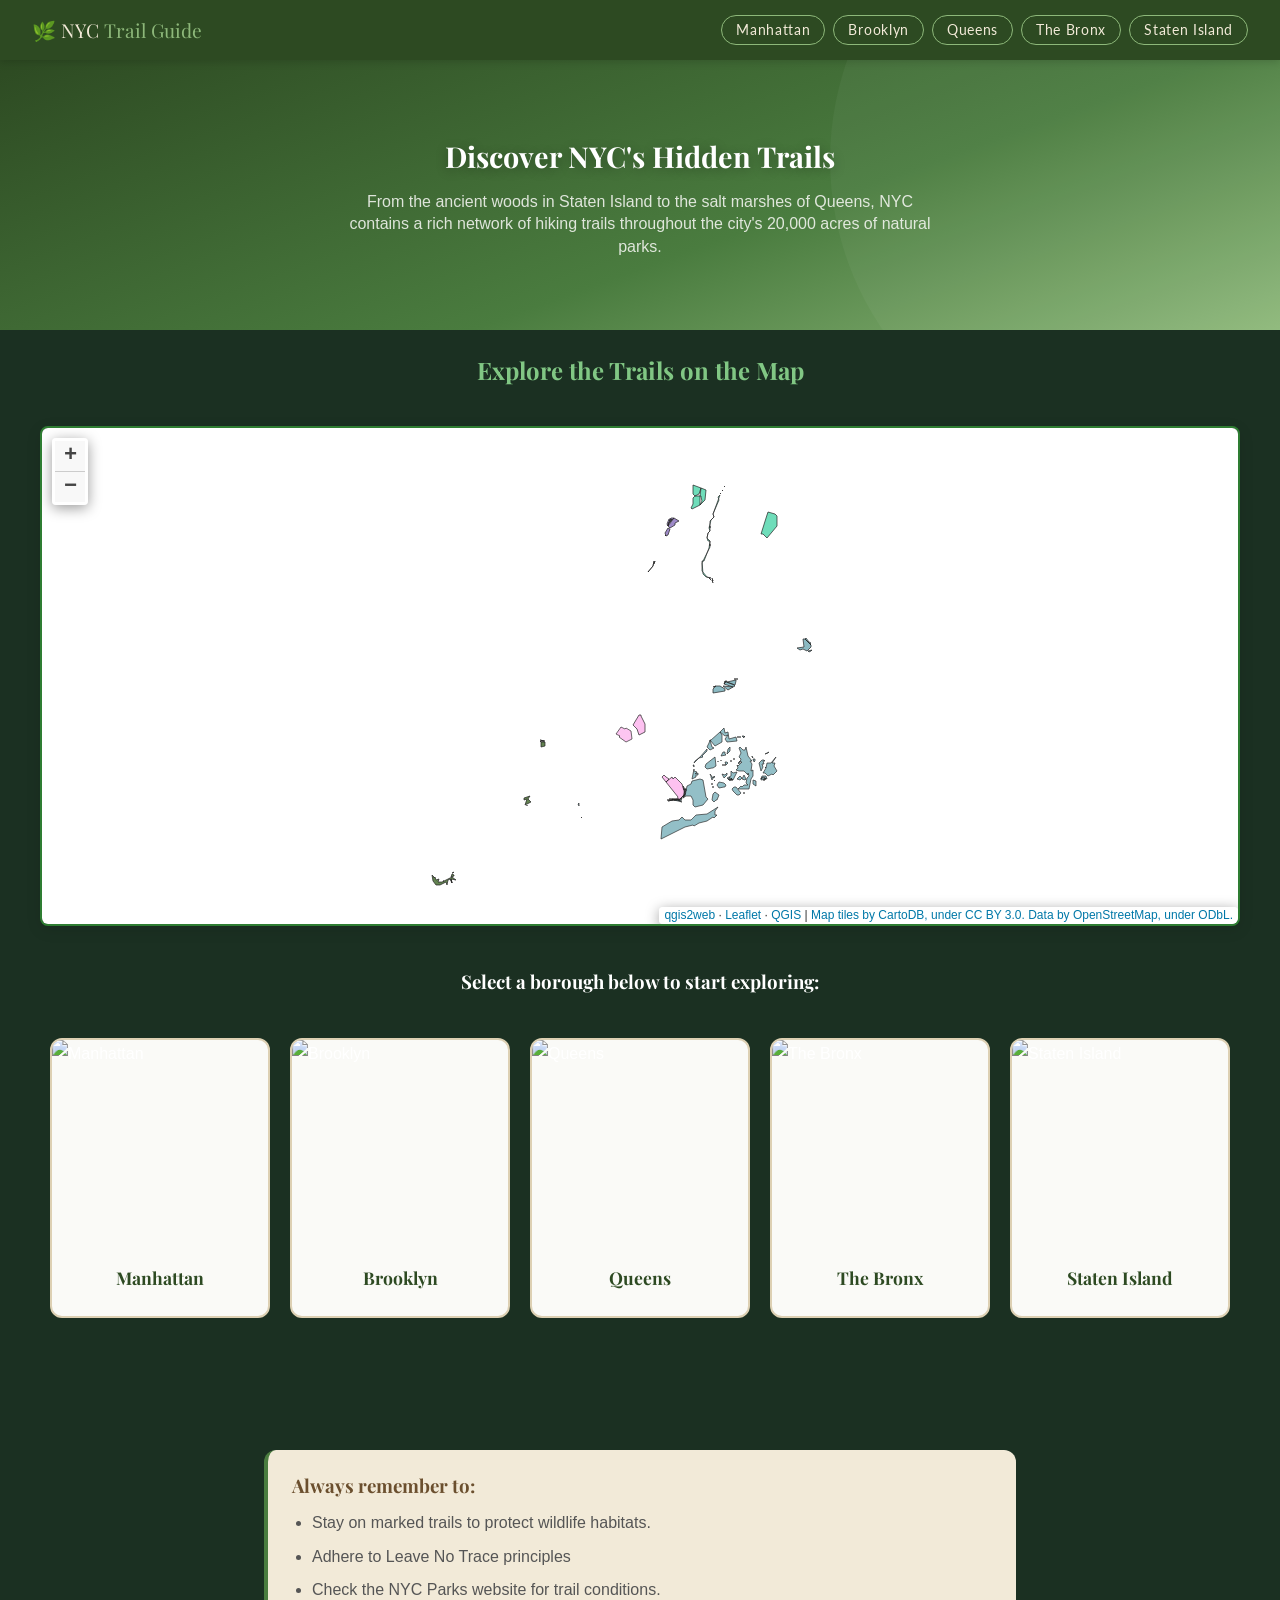
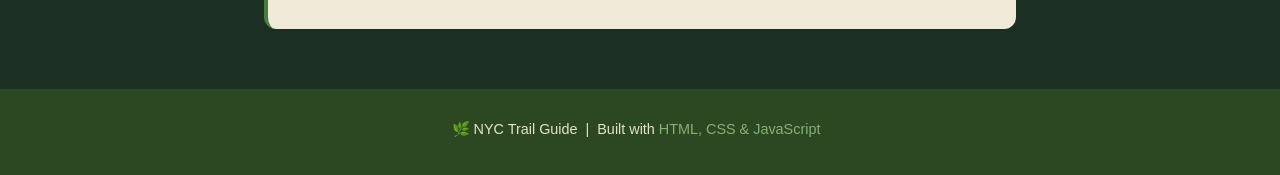
==== commit 6055b267: "add maps to borough pages, adjust home return button, adjust button text" ====
--- a/index.html
+++ b/index.html
@@ -123,6 +123,15 @@
             <h1>Manhattan Trails</h1>
             <p>Find green spaces tucked between skyscrapers and the Hudson River.</p>
         </div>
+
+        <div style="width: 100%; display: flex; justify-content: center; padding: 20px 0;">
+        <iframe 
+        src="map/index.html#13/40.8467/-73.9407" 
+        style="width: 90%; height: 500px; border: 2px solid #2e7d32; border-radius: 10px;" 
+        title="Manhattan Parks">
+        </iframe>
+        </div>
+
         <div class="hikes-grid">
 
             <div class="hike-card">
@@ -210,6 +219,15 @@
             <h1>Brooklyn Trails</h1>
             <p>Explore coastal marshes, woodland paths, and waterfront greenways in Kings County.</p>
         </div>
+
+<div style="width: 100%; display: flex; justify-content: center; padding: 20px 0;">
+    <iframe 
+        src="map/index.html#12/40.6253/-73.9641" 
+        style="width: 90%; height: 500px; border: 2px solid #2e7d32; border-radius: 10px;" 
+        title="Brooklyn Parks">
+    </iframe>
+</div>
+
         <div class="hikes-grid">
             <div class="hike-card">
                 <div class="card-inner">
@@ -295,6 +313,15 @@
             <h1>Queens Trails</h1>
             <p>From oceanside boardwalks to forest preserves, Queens has nature for every New Yorker.</p>
         </div>
+
+        <div style="width: 100%; display: flex; justify-content: center; padding: 20px 0;">
+        <iframe 
+        src="map/index.html#11/40.6876/-73.8590" 
+        style="width: 90%; height: 500px; border: 2px solid #2e7d32; border-radius: 10px;" 
+        title="Queens Parks">
+        </iframe>
+        </div>
+
         <div class="hikes-grid">
             <div class="hike-card">
                 <div class="card-inner">
@@ -381,6 +408,15 @@
             <h1>The Bronx Trails</h1>
             <p>The Bronx offers rugged forest trails, serene rivers, and dramatic escarpments.</p>
         </div>
+
+        <div style="width: 100%; display: flex; justify-content: center; padding: 20px 0;">
+        <iframe 
+        src="map/index.html#12/40.8575/-73.8745"
+        style="width: 90%; height: 500px; border: 2px solid #2e7d32; border-radius: 10px;" 
+        title="Queens Parks">
+        </iframe>
+        </div>
+        
         <div class="hikes-grid">
 
             <div class="hike-card">
@@ -468,6 +504,15 @@
             <h1>Staten Island Trails</h1>
             <p>The Greenbelt offers NYC's most rugged and expansive hiking, just a ferry ride away.</p>
         </div>
+       
+        <div style="width: 100%; display: flex; justify-content: center; padding: 20px 0;">
+        <iframe 
+        src="map/index.html#11/40.5711/-74.1721" 
+        style="width: 90%; height: 500px; border: 2px solid #2e7d32; border-radius: 10px;" 
+        title="Staten Island Parks">
+        </iframe>
+        </div>
+
         <div class="hikes-grid">
             <div class="hike-card">
                 <div class="card-inner">
--- a/styles.css
+++ b/styles.css
@@ -369,6 +369,23 @@
   align-items: center;     /* Horizontally centers the text */
   text-align: center;
 }
+
+/* Targets the text specifically on the back of your trail cards */
+.card-back, .trail-details, .park-info {
+    color: #0b1a10; /* The Dark Green background color you used earlier */
+}
+
+/* If you have specific labels like 'Distance' or 'Location' */
+.card-back h3, 
+.card-back p, 
+.card-back span {
+    color: #0b1a10;
+}
+
+/* Ensuring icons (if any) also switch to dark green */
+.card-back i {
+    color: #2e7d32; /* A slightly brighter green for icons to make them pop */
+}
 .card-front {
   position: absolute;
   width: 100%;
@@ -535,15 +552,7 @@
     display: block;
 }
 
-/* Prevents the map from capturing the scroll wheel immediately */
-.map-container iframe {
-    pointer-events: none;
-}
-
-/* Re-enables the map when the user clicks/interacts with the container */
-.map-container.active iframe {
-    pointer-events: auto;
-}
+
 /* 1. The Dark Green Background */
 body {
     background-color: #1b3022; /* Deep Forest/Dark Green */
@@ -620,4 +629,51 @@
     margin: 0;
     line-height: 1.4;
     opacity: 0.85;
+}
+
+
+/* This centers the button and adds a buffer at the bottom */
+.button-container {
+    display: flex;          /* Enables flexible layout */
+    justify-content: center; /* Centers the button horizontally */
+    padding: 40px 0;        /* Adds 40px of space above and BELOW the button */
+    width: 100%;            /* Ensures the container spans the whole page */
+}
+
+/* Style for your specific back-btn class */
+.back-btn {
+    background-color: #2e7d32; /* Forest Green to match your theme */
+    color: white;
+    padding: 10px 25px;
+    border: 1px solid #4caf50;
+    border-radius: 6px;
+    cursor: pointer;          /* Shows the 'hand' icon on hover */
+    font-size: 1rem;
+    transition: background-color 0.3s ease;
+    margin-top: 15px;    /* Pushes it down away from the very top edge */
+    margin-bottom: 15px; /* Pushes it up away from the bottom text/edge */
+    display: inline-block;
+    vertical-align: middle;
+}
+
+.back-btn:hover {
+    background-color: #1b5e20; /* Darker green on hover */
+}
+
+/* 1. The Container: This controls the 'window' the map sits in */
+.map-container {
+    width: 100%;           /* Fills the horizontal space */
+    height: 500px;         /* Gives it a solid vertical presence */
+    margin: 20px 0;        /* Adds spacing above/below so it doesn't touch text */
+    border: 2px solid #2e7d32; /* Optional: matches your dark green theme */
+    border-radius: 8px;    /* Optional: softens the corners */
+    overflow: hidden;      /* Keeps the map corners tidy */
+}
+
+/* 2. The Iframe: This tells the actual map to fill 100% of the container above */
+.map-container iframe {
+    width: 100%;
+    height: 100%;
+    border: none;          /* Removes the ugly default browser border */
+    display: block;
 }
